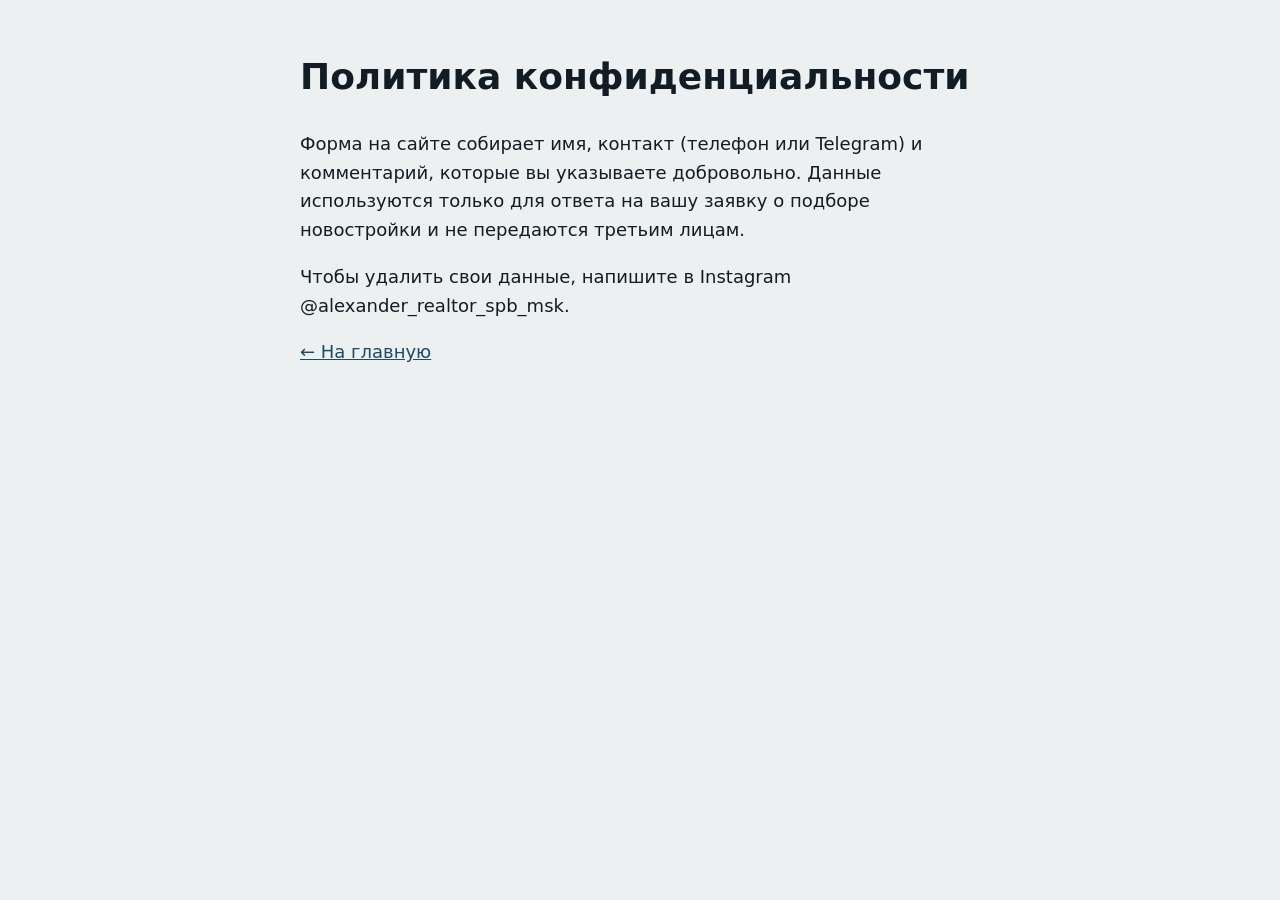
==== privacy.html @ 8e1d0eb7 "init: landing for broker of new builds SPb" ====
<!doctype html>
<html lang="ru"><head><meta charset="utf-8"><meta name="viewport" content="width=device-width, initial-scale=1"><title>Политика конфиденциальности</title>
<style>body{font:18px/1.6 system-ui,sans-serif;max-width:680px;margin:48px auto;padding:0 20px;color:#121c25;background:#edf0f1}a{color:#1f4a63}</style></head>
<body><h1>Политика конфиденциальности</h1>
<p>Форма на сайте собирает имя, контакт (телефон или Telegram) и комментарий, которые вы указываете добровольно. Данные используются только для ответа на вашу заявку о подборе новостройки и не передаются третьим лицам.</p>
<p>Чтобы удалить свои данные, напишите в Instagram @alexander_realtor_spb_msk.</p>
<p><a href="index.html">← На главную</a></p></body></html>
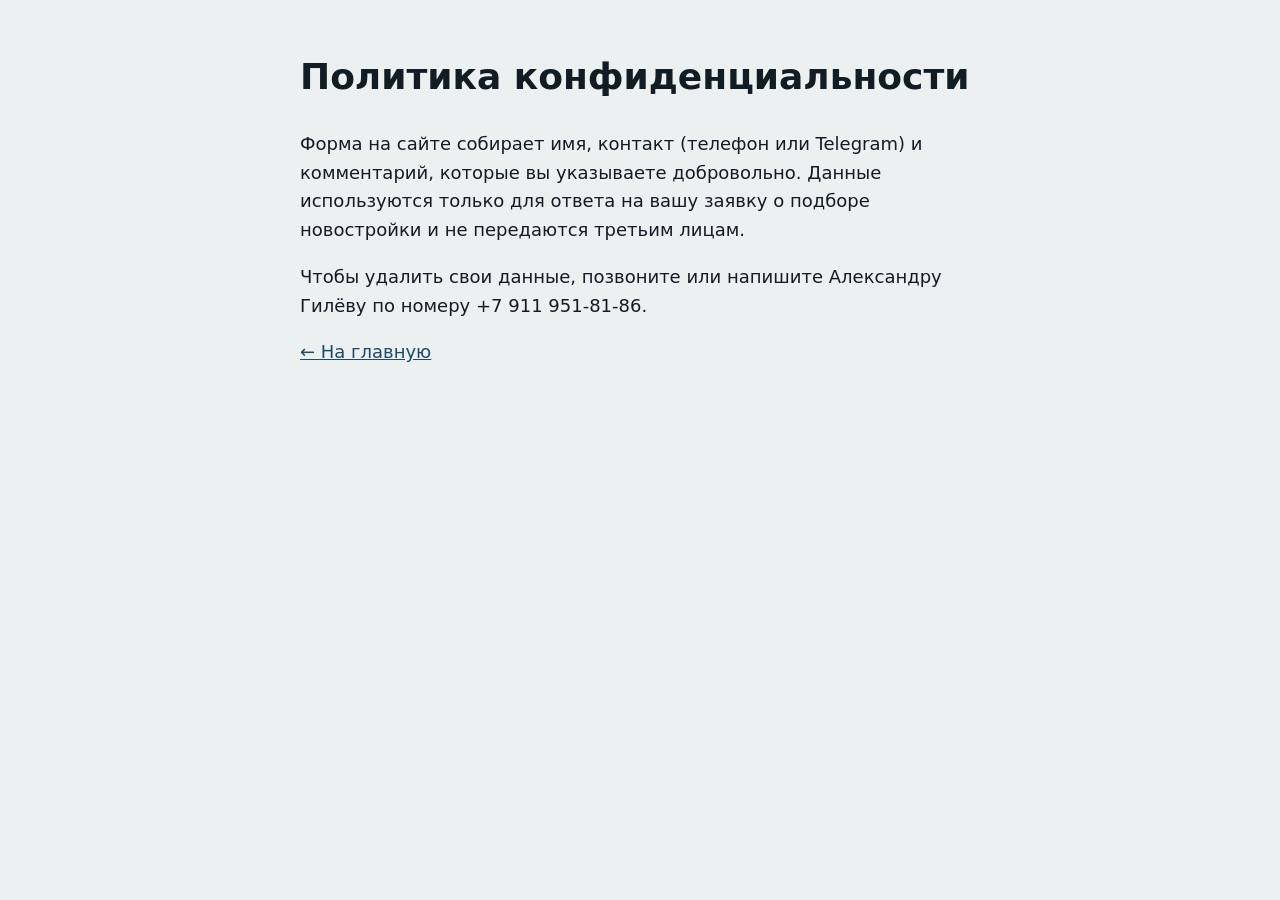
==== commit 3dabb4a0: "edits: name, phone, messengers, free acceptance, 130 sold" ====
--- a/privacy.html
+++ b/privacy.html
@@ -3,5 +3,5 @@
 <style>body{font:18px/1.6 system-ui,sans-serif;max-width:680px;margin:48px auto;padding:0 20px;color:#121c25;background:#edf0f1}a{color:#1f4a63}</style></head>
 <body><h1>Политика конфиденциальности</h1>
 <p>Форма на сайте собирает имя, контакт (телефон или Telegram) и комментарий, которые вы указываете добровольно. Данные используются только для ответа на вашу заявку о подборе новостройки и не передаются третьим лицам.</p>
-<p>Чтобы удалить свои данные, напишите в Instagram @alexander_realtor_spb_msk.</p>
+<p>Чтобы удалить свои данные, позвоните или напишите Александру Гилёву по номеру +7 911 951-81-86.</p>
 <p><a href="index.html">← На главную</a></p></body></html>
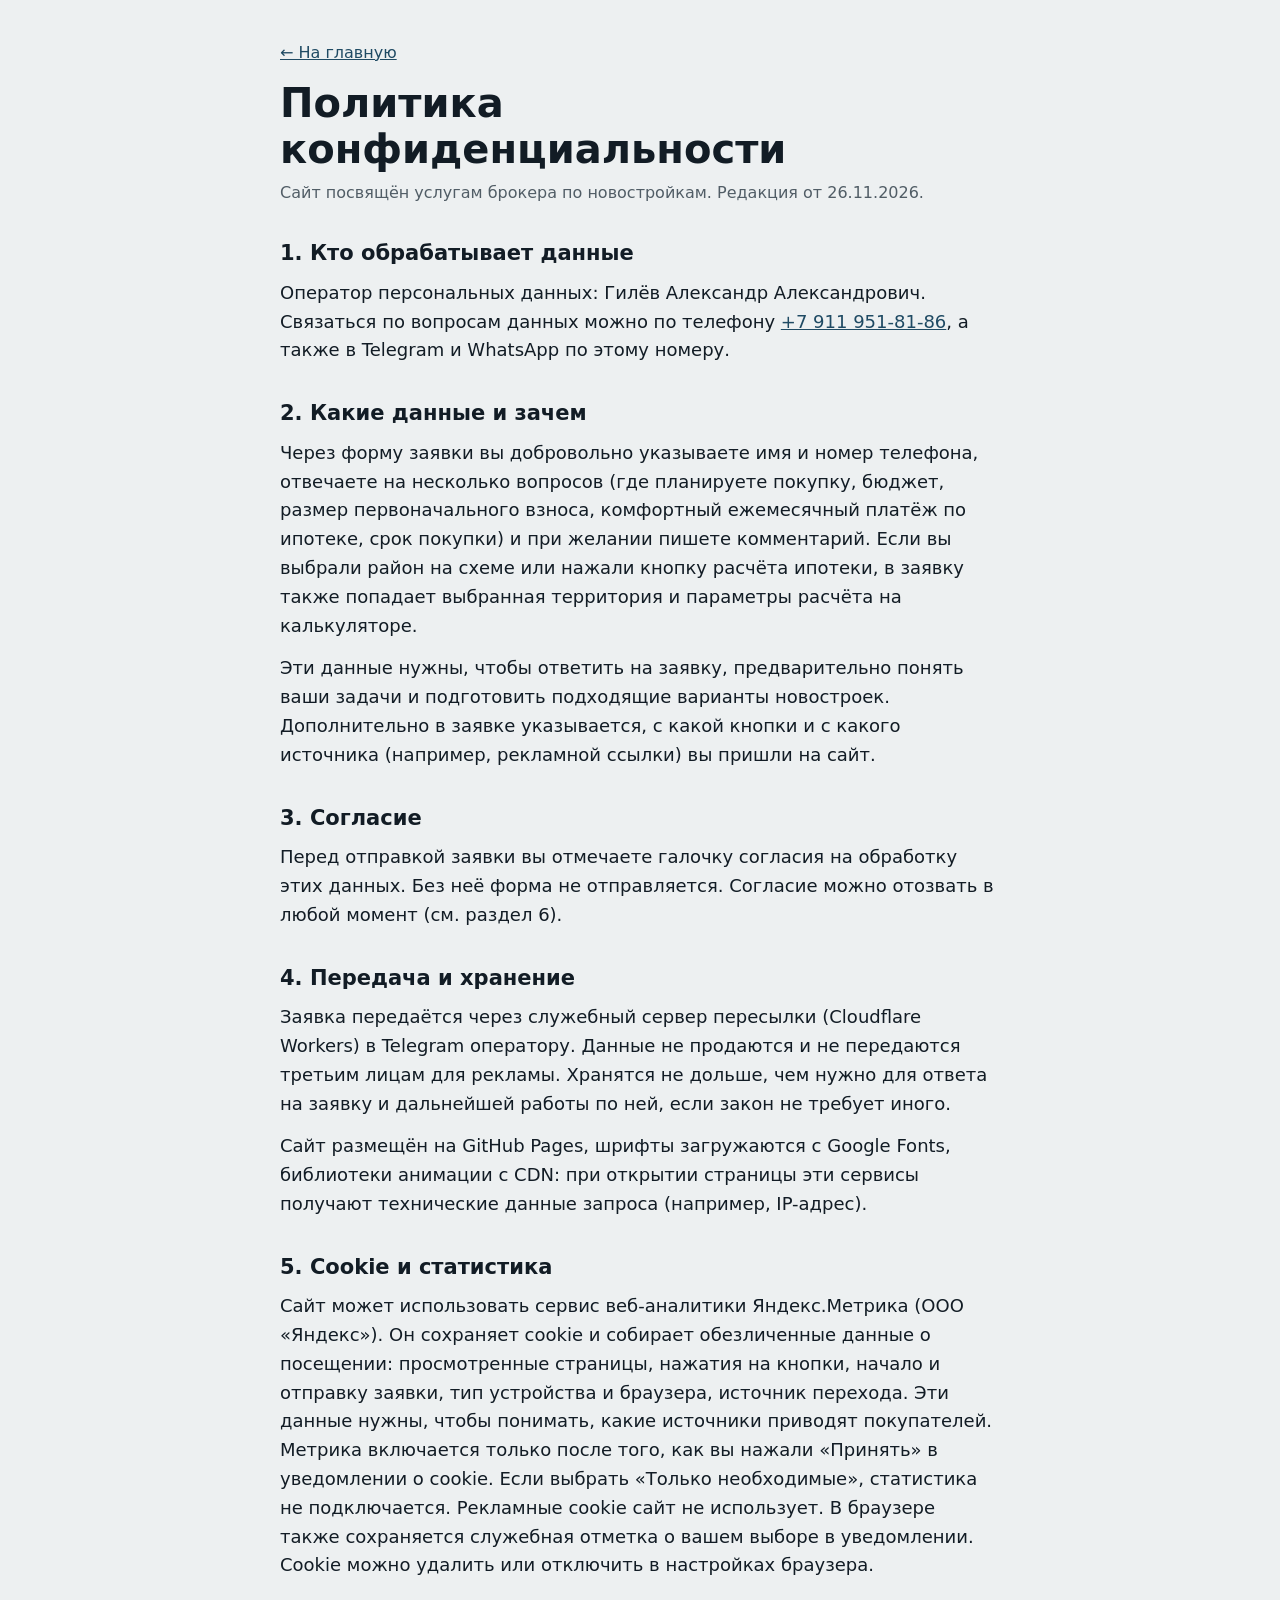
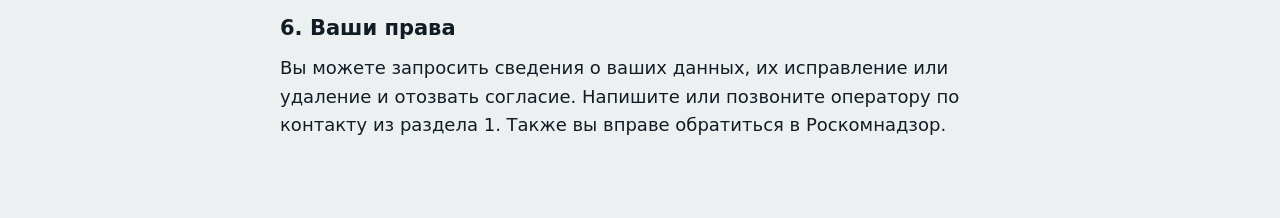
==== commit 427e7338: "Client edits 26.11: new hero, 8 mln, SVG district map, stepped quiz, objections, about, sticky CTA, " ====
--- a/privacy.html
+++ b/privacy.html
@@ -1,7 +1,46 @@
 <!doctype html>
-<html lang="ru"><head><meta charset="utf-8"><meta name="viewport" content="width=device-width, initial-scale=1"><title>Политика конфиденциальности</title>
-<style>body{font:18px/1.6 system-ui,sans-serif;max-width:680px;margin:48px auto;padding:0 20px;color:#121c25;background:#edf0f1}a{color:#1f4a63}</style></head>
-<body><h1>Политика конфиденциальности</h1>
-<p>Форма на сайте собирает имя, контакт (телефон или Telegram) и комментарий, которые вы указываете добровольно. Данные используются только для ответа на вашу заявку о подборе новостройки и не передаются третьим лицам.</p>
-<p>Чтобы удалить свои данные, позвоните или напишите Александру Гилёву по номеру +7 911 951-81-86.</p>
-<p><a href="index.html">← На главную</a></p></body></html>
+<html lang="ru">
+<head>
+<meta charset="utf-8">
+<meta name="viewport" content="width=device-width, initial-scale=1">
+<title>Политика конфиденциальности - Александр Гилёв</title>
+<meta name="description" content="Какие данные собирает сайт брокера по новостройкам Александра Гилёва, зачем и как их удалить.">
+<style>
+:root{--bg:#edf0f1;--text:#121c25;--muted:#515d66;--accent:#1f4a63}
+body{margin:0;background:var(--bg);color:var(--text);font:18px/1.6 system-ui,-apple-system,"Segoe UI",sans-serif}
+main{max-width:720px;margin:0 auto;padding:40px 20px 64px}
+h1{font-size:clamp(28px,5vw,40px);line-height:1.15;margin:0 0 8px}
+h2{font-size:21px;margin:32px 0 8px}
+p{margin:0 0 14px}
+a{color:var(--accent)}
+.note{color:var(--muted);font-size:16px}
+</style>
+</head>
+<body>
+<main>
+<p class="note"><a href="index.html">← На главную</a></p>
+<h1>Политика конфиденциальности</h1>
+<p class="note">Сайт посвящён услугам брокера по новостройкам. Редакция от 26.11.2026.</p>
+
+<h2>1. Кто обрабатывает данные</h2>
+<p>Оператор персональных данных: Гилёв Александр Александрович. Связаться по вопросам данных можно по телефону <a href="tel:+79119518186">+7 911 951-81-86</a>, а также в Telegram и WhatsApp по этому номеру.</p>
+
+<h2>2. Какие данные и зачем</h2>
+<p>Через форму заявки вы добровольно указываете имя и номер телефона, отвечаете на несколько вопросов (где планируете покупку, бюджет, размер первоначального взноса, комфортный ежемесячный платёж по ипотеке, срок покупки) и при желании пишете комментарий. Если вы выбрали район на схеме или нажали кнопку расчёта ипотеки, в заявку также попадает выбранная территория и параметры расчёта на калькуляторе.</p>
+<p>Эти данные нужны, чтобы ответить на заявку, предварительно понять ваши задачи и подготовить подходящие варианты новостроек. Дополнительно в заявке указывается, с какой кнопки и с какого источника (например, рекламной ссылки) вы пришли на сайт.</p>
+
+<h2>3. Согласие</h2>
+<p>Перед отправкой заявки вы отмечаете галочку согласия на обработку этих данных. Без неё форма не отправляется. Согласие можно отозвать в любой момент (см. раздел 6).</p>
+
+<h2>4. Передача и хранение</h2>
+<p>Заявка передаётся через служебный сервер пересылки (Cloudflare Workers) в Telegram оператору. Данные не продаются и не передаются третьим лицам для рекламы. Хранятся не дольше, чем нужно для ответа на заявку и дальнейшей работы по ней, если закон не требует иного.</p>
+<p>Сайт размещён на GitHub Pages, шрифты загружаются с Google Fonts, библиотеки анимации с CDN: при открытии страницы эти сервисы получают технические данные запроса (например, IP-адрес).</p>
+
+<h2 id="cookie">5. Cookie и статистика</h2>
+<p>Сайт может использовать сервис веб-аналитики Яндекс.Метрика (ООО «Яндекс»). Он сохраняет cookie и собирает обезличенные данные о посещении: просмотренные страницы, нажатия на кнопки, начало и отправку заявки, тип устройства и браузера, источник перехода. Эти данные нужны, чтобы понимать, какие источники приводят покупателей. Метрика включается только после того, как вы нажали «Принять» в уведомлении о cookie. Если выбрать «Только необходимые», статистика не подключается. Рекламные cookie сайт не использует. В браузере также сохраняется служебная отметка о вашем выборе в уведомлении. Cookie можно удалить или отключить в настройках браузера.</p>
+
+<h2>6. Ваши права</h2>
+<p>Вы можете запросить сведения о ваших данных, их исправление или удаление и отозвать согласие. Напишите или позвоните оператору по контакту из раздела 1. Также вы вправе обратиться в Роскомнадзор.</p>
+</main>
+</body>
+</html>
